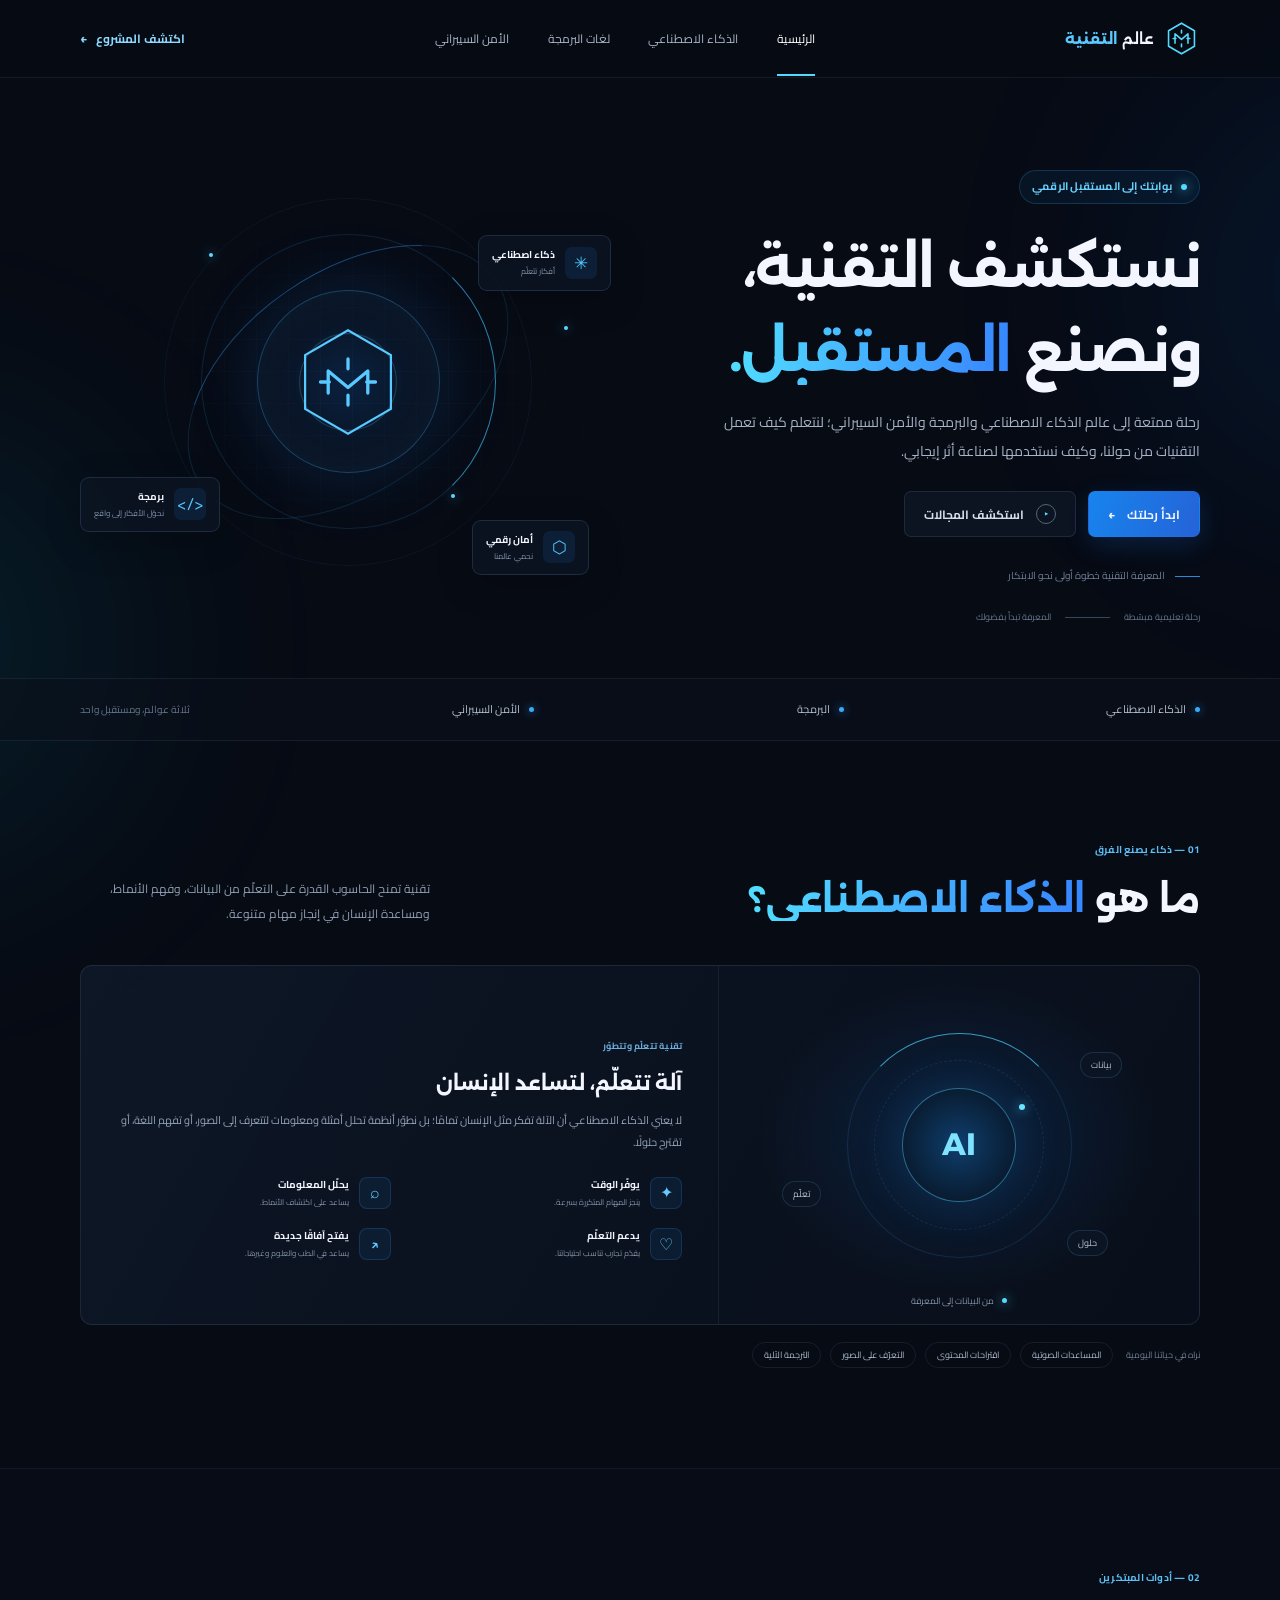
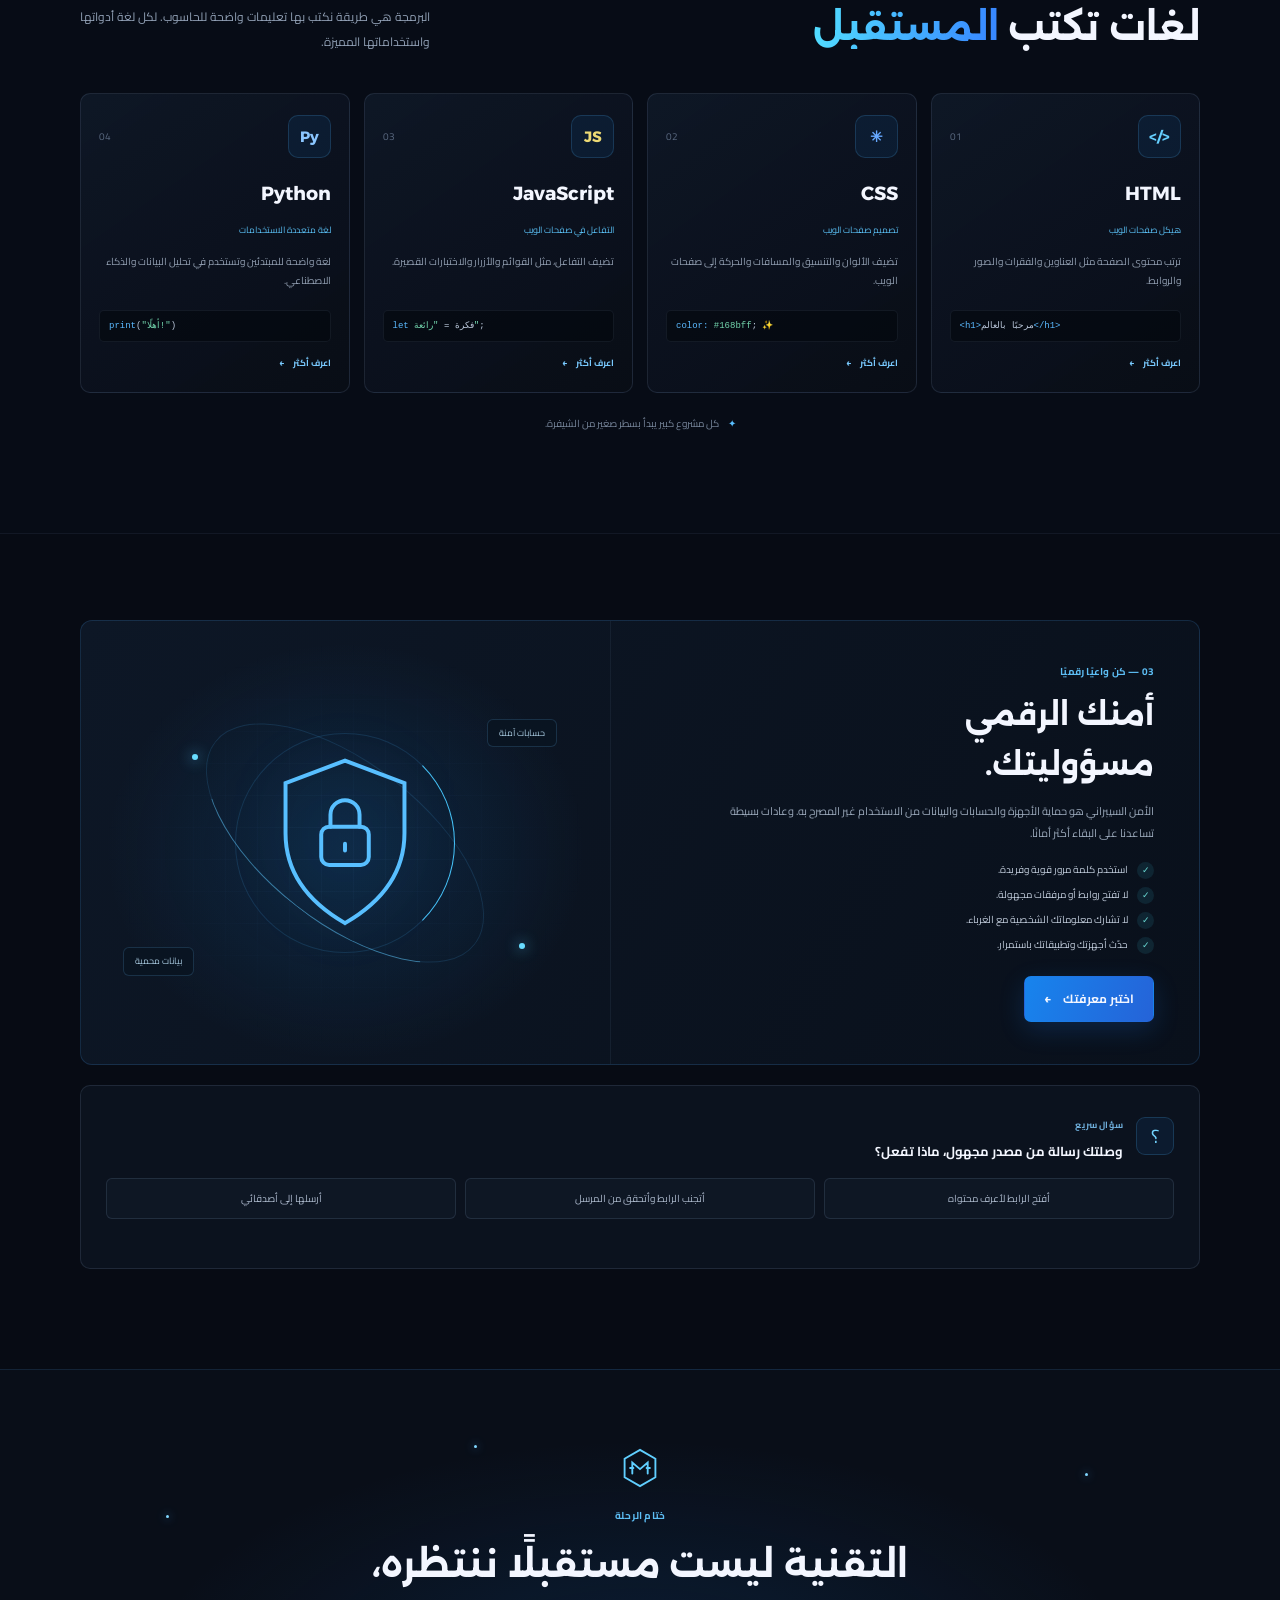
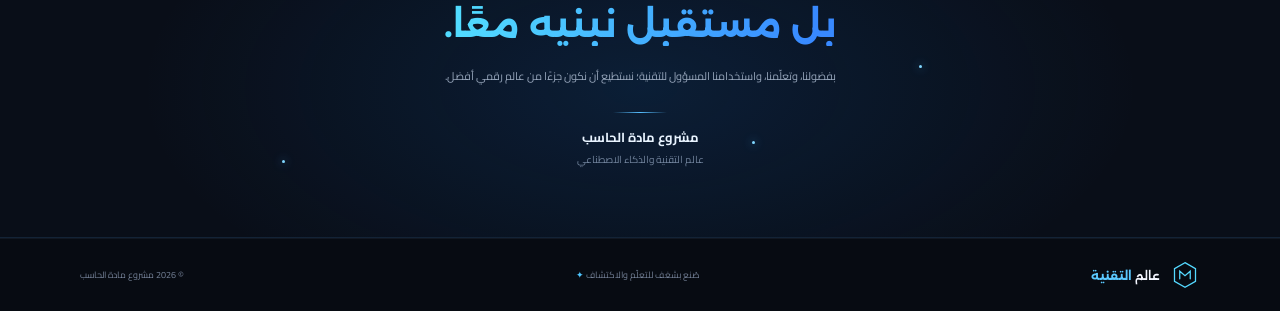
==== index.html @ 6f105fb6 "Add files via upload" ====
<!DOCTYPE html>
<html lang="ar" dir="rtl">
<head>
  <meta charset="UTF-8">
  <meta name="viewport" content="width=device-width, initial-scale=1.0">
  <meta name="theme-color" content="#070b14">
  <meta name="description" content="رحلة تعليمية مبسطة لاستكشاف الذكاء الاصطناعي والبرمجة والأمن السيبراني.">
  <title>عالم التقنية والذكاء الاصطناعي</title>
  <link rel="preconnect" href="https://fonts.googleapis.com">
  <link rel="preconnect" href="https://fonts.gstatic.com" crossorigin>
  <link href="https://fonts.googleapis.com/css2?family=Alexandria:wght@400;500;600;700;800&family=Cairo:wght@400;500;600;700;800&display=swap" rel="stylesheet">
  <link rel="stylesheet" href="style.css">
</head>
<body>
  <div class="page-glow page-glow-one" aria-hidden="true"></div>
  <div class="page-glow page-glow-two" aria-hidden="true"></div>

  <header class="site-header">
    <div class="container header-inner">
      <a class="brand" href="#الرئيسية" aria-label="عالم التقنية والذكاء الاصطناعي - الصفحة الرئيسية">
        <span class="brand-mark" aria-hidden="true">
          <svg viewBox="0 0 40 40" fill="none"><path d="M20 3.5 34 11.6v16.8L20 36.5 6 28.4V11.6L20 3.5Z" stroke="currentColor" stroke-width="1.7"/><path d="M13 25V15l7 6 7-6v10M11 20h3m12 0h3m-9-9v3m0 12v3" stroke="currentColor" stroke-width="1.7" stroke-linecap="round" stroke-linejoin="round"/></svg>
        </span>
        <span class="brand-name">عالم <b>التقنية</b></span>
      </a>

      <button class="menu-toggle" type="button" aria-label="فتح قائمة التنقل" aria-expanded="false" aria-controls="main-nav">
        <span></span><span></span><span></span>
      </button>

      <nav class="main-nav" id="main-nav" aria-label="التنقل الرئيسي">
        <a class="nav-link active" href="#الرئيسية">الرئيسية</a>
        <a class="nav-link" href="#الذكاء-الاصطناعي">الذكاء الاصطناعي</a>
        <a class="nav-link" href="#البرمجة">لغات البرمجة</a>
        <a class="nav-link" href="#الأمن-السيبراني">الأمن السيبراني</a>
      </nav>
      <a class="header-cta" href="#المشروع">اكتشف المشروع <span aria-hidden="true">←</span></a>
    </div>
  </header>

  <main>
    <section class="hero section" id="الرئيسية">
      <div class="container hero-layout">
        <div class="hero-copy reveal">
          <span class="eyebrow"><span class="eyebrow-dot"></span> بوابتك إلى المستقبل الرقمي</span>
          <h1>نستكشف التقنية،<br>ونصنع <span class="gradient-text">المستقبل.</span></h1>
          <p class="hero-description">رحلة ممتعة إلى عالم الذكاء الاصطناعي والبرمجة والأمن السيبراني؛ لنتعلم كيف تعمل التقنيات من حولنا، وكيف نستخدمها لصناعة أثر إيجابي.</p>
          <div class="hero-actions">
            <a class="button button-primary" href="#الذكاء-الاصطناعي">ابدأ رحلتك <span aria-hidden="true">←</span></a>
            <a class="button button-quiet" href="#البرمجة"><span class="play-icon" aria-hidden="true">▶</span> استكشف المجالات</a>
          </div>
          <div class="hero-note"><span class="note-line"></span> المعرفة التقنية خطوة أولى نحو الابتكار</div>
        </div>

        <div class="hero-art reveal" aria-label="رسم توضيحي لشبكة تقنية مضيئة" role="img">
          <div class="orbit orbit-one"></div>
          <div class="orbit orbit-two"></div>
          <div class="orbit orbit-three"></div>
          <div class="art-grid"></div>
          <div class="art-center">
            <svg viewBox="0 0 120 120" fill="none" aria-hidden="true">
              <path d="M60 13 99 35.5v49L60 107 21 84.5v-49L60 13Z" stroke="currentColor" stroke-width="2"/>
              <path d="M42 70V50l18 15 18-15v20M35 60h8m34 0h8M60 39v9m0 24v9" stroke="currentColor" stroke-width="3" stroke-linecap="round" stroke-linejoin="round"/>
              <circle cx="60" cy="60" r="44" stroke="currentColor" stroke-opacity=".22"/>
            </svg>
          </div>
          <div class="floating-chip chip-ai"><span class="chip-icon">✳</span><span><b>ذكاء اصطناعي</b><small>أفكار تتعلّم</small></span></div>
          <div class="floating-chip chip-code"><span class="code-symbol">&lt;/&gt;</span><span><b>برمجة</b><small>نحوّل الأفكار إلى واقع</small></span></div>
          <div class="floating-chip chip-shield"><span class="shield-symbol">⬡</span><span><b>أمان رقمي</b><small>نحمي عالمنا</small></span></div>
          <span class="spark spark-one"></span><span class="spark spark-two"></span><span class="spark spark-three"></span>
        </div>
      </div>
      <div class="hero-bottom container">
        <span>رحلة تعليمية مبسّطة</span><span class="hero-bottom-line"></span><span>المعرفة تبدأ بفضولك</span>
      </div>
    </section>

    <section class="intro-strip" aria-label="موضوعات الموقع">
      <div class="container strip-inner">
        <span><i class="strip-dot"></i> الذكاء الاصطناعي</span><span><i class="strip-dot"></i> البرمجة</span><span><i class="strip-dot"></i> الأمن السيبراني</span><span class="strip-caption">ثلاثة عوالم، ومستقبل واحد</span>
      </div>
    </section>

    <section class="section content-section" id="الذكاء-الاصطناعي">
      <div class="container">
        <div class="section-heading reveal">
          <div><span class="section-kicker">01 — ذكاء يصنع الفرق</span><h2>ما هو <span class="gradient-text">الذكاء الاصطناعي؟</span></h2></div>
          <p>تقنية تمنح الحاسوب القدرة على التعلّم من البيانات، وفهم الأنماط، ومساعدة الإنسان في إنجاز مهام متنوعة.</p>
        </div>
        <div class="ai-feature-card reveal">
          <div class="ai-visual">
            <div class="ai-ring ring-a"></div><div class="ai-ring ring-b"></div>
            <div class="ai-core"><span>AI</span><i></i></div>
            <span class="ai-node node-a">بيانات</span><span class="ai-node node-b">تعلّم</span><span class="ai-node node-c">حلول</span>
            <div class="ai-visual-caption"><span class="live-dot"></span> من البيانات إلى المعرفة</div>
          </div>
          <div class="ai-feature-copy">
            <span class="mini-label">تقنية تتعلّم وتتطوّر</span>
            <h3>آلة تتعلّم، لتساعد الإنسان</h3>
            <p>لا يعني الذكاء الاصطناعي أن الآلة تفكر مثل الإنسان تمامًا؛ بل نطوّر أنظمة تحلل أمثلة ومعلومات لتتعرف إلى الصور، أو تفهم اللغة، أو تقترح حلولًا.</p>
            <div class="benefit-grid">
              <div class="benefit"><span class="benefit-icon">✦</span><span><b>يوفّر الوقت</b><small>ينجز المهام المتكررة بسرعة.</small></span></div>
              <div class="benefit"><span class="benefit-icon">⌕</span><span><b>يحلّل المعلومات</b><small>يساعد على اكتشاف الأنماط.</small></span></div>
              <div class="benefit"><span class="benefit-icon">♡</span><span><b>يدعم التعلّم</b><small>يقدّم تجارب تناسب احتياجاتنا.</small></span></div>
              <div class="benefit"><span class="benefit-icon">↗</span><span><b>يفتح آفاقًا جديدة</b><small>يساعد في الطب والعلوم وغيرها.</small></span></div>
            </div>
          </div>
        </div>
        <div class="example-row reveal"><span class="example-label">نراه في حياتنا اليومية</span><span class="example-pill">المساعدات الصوتية</span><span class="example-pill">اقتراحات المحتوى</span><span class="example-pill">التعرّف على الصور</span><span class="example-pill">الترجمة الآلية</span></div>
      </div>
    </section>

    <section class="section content-section programming-section" id="البرمجة">
      <div class="container">
        <div class="section-heading reveal">
          <div><span class="section-kicker">02 — أدوات المبتكرين</span><h2>لغات تكتب <span class="gradient-text">المستقبل</span></h2></div>
          <p>البرمجة هي طريقة نكتب بها تعليمات واضحة للحاسوب. لكل لغة أدواتها واستخداماتها المميزة.</p>
        </div>
        <div class="language-grid">
          <article class="language-card html-card reveal">
            <div class="language-top"><span class="language-icon">&lt;/&gt;</span><span class="language-number">01</span></div>
            <h3>HTML</h3><span class="language-type">هيكل صفحات الويب</span>
            <p>ترتب محتوى الصفحة مثل العناوين والفقرات والصور والروابط.</p>
            <div class="code-sample"><span>&lt;h1&gt;</span>مرحبًا بالعالم<span>&lt;/h1&gt;</span></div>
            <button class="text-button detail-toggle" type="button" aria-expanded="false">اعرف أكثر <span aria-hidden="true">←</span></button>
            <p class="language-detail" hidden>تخيّل HTML مثل هيكل المنزل؛ فهي تحدد العناصر التي تظهر في صفحة الويب.</p>
          </article>
          <article class="language-card css-card reveal">
            <div class="language-top"><span class="language-icon">✳</span><span class="language-number">02</span></div>
            <h3>CSS</h3><span class="language-type">تصميم صفحات الويب</span>
            <p>تضيف الألوان والتنسيق والمسافات والحركة إلى صفحات الويب.</p>
            <div class="code-sample"><span>color:</span> <b>#168bff</b>; <span>✨</span></div>
            <button class="text-button detail-toggle" type="button" aria-expanded="false">اعرف أكثر <span aria-hidden="true">←</span></button>
            <p class="language-detail" hidden>CSS مثل الديكور والألوان؛ تجعل الصفحة أجمل وأسهل في الاستخدام على الشاشات المختلفة.</p>
          </article>
          <article class="language-card js-card reveal">
            <div class="language-top"><span class="language-icon">JS</span><span class="language-number">03</span></div>
            <h3>JavaScript</h3><span class="language-type">التفاعل في صفحات الويب</span>
            <p>تضيف التفاعل، مثل القوائم والأزرار والاختبارات القصيرة.</p>
            <div class="code-sample"><span>let</span> فكرة = <b>"رائعة"</b>;</div>
            <button class="text-button detail-toggle" type="button" aria-expanded="false">اعرف أكثر <span aria-hidden="true">←</span></button>
            <p class="language-detail" hidden>JavaScript تجعل الصفحة تستجيب للمستخدم، وتنفذ أفعالًا عند الضغط أو الاختيار.</p>
          </article>
          <article class="language-card python-card reveal">
            <div class="language-top"><span class="language-icon">Py</span><span class="language-number">04</span></div>
            <h3>Python</h3><span class="language-type">لغة متعددة الاستخدامات</span>
            <p>لغة واضحة للمبتدئين وتستخدم في تحليل البيانات والذكاء الاصطناعي.</p>
            <div class="code-sample"><span>print</span>(<b>"أهلًا!"</b>)</div>
            <button class="text-button detail-toggle" type="button" aria-expanded="false">اعرف أكثر <span aria-hidden="true">←</span></button>
            <p class="language-detail" hidden>تتميّز Python بسهولة قراءة أوامرها، وتساعد على بناء تطبيقات وأدوات في مجالات كثيرة.</p>
          </article>
        </div>
        <p class="programming-note"><span>✦</span> كل مشروع كبير يبدأ بسطر صغير من الشيفرة.</p>
      </div>
    </section>

    <section class="section content-section cyber-section" id="الأمن-السيبراني">
      <div class="container">
        <div class="cyber-card reveal">
          <div class="cyber-copy">
            <span class="section-kicker">03 — كن واعيًا رقميًا</span>
            <h2>أمنك الرقمي<br>مسؤوليتك.</h2>
            <p>الأمن السيبراني هو حماية الأجهزة والحسابات والبيانات من الاستخدام غير المصرح به. وعادات بسيطة تساعدنا على البقاء أكثر أمانًا.</p>
            <ul class="safety-list">
              <li><span>✓</span> استخدم كلمة مرور قوية وفريدة.</li>
              <li><span>✓</span> لا تفتح روابط أو مرفقات مجهولة.</li>
              <li><span>✓</span> لا تشارك معلوماتك الشخصية مع الغرباء.</li>
              <li><span>✓</span> حدّث أجهزتك وتطبيقاتك باستمرار.</li>
            </ul>
            <a class="button button-primary" href="#اختبر-معرفتك">اختبر معرفتك <span aria-hidden="true">←</span></a>
          </div>
          <div class="cyber-art" aria-label="رسم توضيحي لقفل يحمي البيانات" role="img">
            <div class="cyber-grid"></div>
            <div class="cyber-orbit cyber-orbit-one"></div><div class="cyber-orbit cyber-orbit-two"></div>
            <div class="cyber-shield">
              <svg viewBox="0 0 120 140" fill="none" aria-hidden="true"><path d="M60 8 105 25v38c0 31-19 53-45 68C34 116 15 94 15 63V25L60 8Z" stroke="currentColor" stroke-width="3"/><rect x="42" y="58" width="36" height="29" rx="6" stroke="currentColor" stroke-width="3"/><path d="M49 58v-9a11 11 0 0 1 22 0v9m-11 13v5" stroke="currentColor" stroke-width="3" stroke-linecap="round"/></svg>
            </div>
            <span class="cyber-tag tag-one">حسابات آمنة</span><span class="cyber-tag tag-two">بيانات محمية</span>
            <span class="cyber-pulse pulse-one"></span><span class="cyber-pulse pulse-two"></span>
          </div>
        </div>
        <div class="quiz-card reveal" id="اختبر-معرفتك">
          <div class="quiz-heading"><span class="quiz-icon">؟</span><div><span class="mini-label">سؤال سريع</span><h3>وصلتك رسالة من مصدر مجهول، ماذا تفعل؟</h3></div></div>
          <div class="quiz-options" role="group" aria-label="اختر التصرف الأكثر أمانًا">
            <button type="button" class="quiz-option" data-correct="false">أفتح الرابط لأعرف محتواه</button>
            <button type="button" class="quiz-option" data-correct="true">أتجنب الرابط وأتحقق من المرسل</button>
            <button type="button" class="quiz-option" data-correct="false">أرسلها إلى أصدقائي</button>
          </div>
          <p class="quiz-feedback" aria-live="polite"></p>
        </div>
      </div>
    </section>

    <section class="project-section" id="المشروع">
      <div class="project-stars" aria-hidden="true"><i></i><i></i><i></i><i></i><i></i><i></i></div>
      <div class="container project-content reveal">
        <span class="project-mark"><svg viewBox="0 0 40 40" fill="none" aria-hidden="true"><path d="M20 3.5 34 11.6v16.8L20 36.5 6 28.4V11.6L20 3.5Z" stroke="currentColor" stroke-width="1.7"/><path d="M13 25V15l7 6 7-6v10M11 20h3m12 0h3" stroke="currentColor" stroke-width="1.7" stroke-linecap="round"/></svg></span>
        <span class="section-kicker">ختام الرحلة</span>
        <h2>التقنية ليست مستقبلًا ننتظره،<br><span class="gradient-text">بل مستقبل نبنيه معًا.</span></h2>
        <p>بفضولنا، وتعلّمنا، واستخدامنا المسؤول للتقنية؛ نستطيع أن نكون جزءًا من عالم رقمي أفضل.</p>
        <div class="project-divider"></div>
        <span class="project-title">مشروع مادة الحاسب</span>
        <span class="project-subtitle">عالم التقنية والذكاء الاصطناعي</span>
      </div>
    </section>
  </main>

  <footer class="site-footer">
    <div class="container footer-inner">
      <a class="brand footer-brand" href="#الرئيسية"><span class="brand-mark" aria-hidden="true"><svg viewBox="0 0 40 40" fill="none"><path d="M20 3.5 34 11.6v16.8L20 36.5 6 28.4V11.6L20 3.5Z" stroke="currentColor" stroke-width="1.7"/><path d="M13 25V15l7 6 7-6v10" stroke="currentColor" stroke-width="1.7" stroke-linecap="round"/></svg></span><span class="brand-name">عالم <b>التقنية</b></span></a>
      <p>صُنع بشغف للتعلّم والاكتشاف <span>✦</span></p>
      <span class="footer-copy">© <span id="current-year"></span> مشروع مادة الحاسب</span>
    </div>
  </footer>
  <button class="back-to-top" type="button" aria-label="العودة إلى أعلى الصفحة">↑</button>
  <script src="script.js"></script>
</body>
</html>
---- style.css ----
/* ألوان وأنماط أساسية للموقع */
:root {
  color-scheme: dark;
  --background: #070b14;
  --surface: #0c1220;
  --surface-light: #111a2b;
  --text: #f3f6ff;
  --muted: #9aa8bd;
  --blue: #2494ff;
  --cyan: #54d9ff;
  --line: rgba(149, 179, 220, .14);
  --font: "Cairo", "Alexandria", Tahoma, sans-serif;
}

* { box-sizing: border-box; }
html { scroll-behavior: smooth; scroll-padding-top: 92px; }
body { margin: 0; background: var(--background); color: var(--text); font-family: var(--font); line-height: 1.8; overflow-x: hidden; }
body.menu-open { overflow: hidden; }
a { color: inherit; text-decoration: none; }
button { color: inherit; font: inherit; }
::selection { color: #fff; background: #167fe0; }
.container { width: min(1120px, calc(100% - 48px)); margin-inline: auto; }
.section { position: relative; }
.page-glow { position: fixed; z-index: -1; width: 420px; height: 420px; border-radius: 50%; filter: blur(130px); opacity: .11; pointer-events: none; }
.page-glow-one { top: 8%; right: -300px; background: #0876ff; }
.page-glow-two { bottom: 5%; left: -310px; background: #00c6ed; }
.gradient-text { color: #53c5ff; background: linear-gradient(100deg, #51dbff 5%, #3889ff 94%); -webkit-background-clip: text; background-clip: text; -webkit-text-fill-color: transparent; }

/* رأس الصفحة والتنقل */
.site-header { position: sticky; z-index: 20; top: 0; height: 78px; border-bottom: 1px solid rgba(151, 174, 207, .1); background: rgba(7, 11, 20, .84); backdrop-filter: blur(18px); }
.header-inner, .main-nav, .brand, .header-cta { display: flex; align-items: center; }
.header-inner { height: 100%; justify-content: space-between; gap: 24px; }
.brand { flex-shrink: 0; gap: 10px; }
.brand-mark { width: 37px; height: 37px; color: var(--cyan); }
.brand-mark svg, .project-mark svg { width: 100%; height: 100%; }
.brand-name { font-family: "Alexandria", var(--font); font-size: 15px; font-weight: 600; }
.brand-name b { color: #5bc9ff; font-weight: 700; }
.main-nav { height: 100%; gap: clamp(18px, 3vw, 40px); }
.nav-link { position: relative; color: #aab5c7; font-size: 12px; transition: color .2s ease; }
.nav-link:hover, .nav-link.active { color: #fff; }
.nav-link.active::after { position: absolute; right: 0; bottom: -27px; left: 0; height: 2px; background: var(--cyan); content: ""; }
.header-cta { gap: 9px; color: #8cdaff; font-size: 12px; font-weight: 700; }
.header-cta span, .button span, .text-button span { transition: transform .2s ease; }
.header-cta:hover span, .button:hover span, .text-button:hover span { transform: translateX(-4px); }
.menu-toggle { display: none; }

/* واجهة البداية ورسوماتها المولدة باستخدام CSS وSVG */
.hero { min-height: 600px; padding: 76px 0 24px; }
.hero-layout { display: grid; min-height: 455px; grid-template-columns: 1.02fr .98fr; align-items: center; gap: 26px; }
.hero-copy { position: relative; z-index: 2; padding-bottom: 8px; }
.eyebrow, .section-kicker, .mini-label { color: #67cff9; font-size: 11px; font-weight: 700; letter-spacing: .2px; }
.eyebrow { display: inline-flex; align-items: center; gap: 9px; padding: 6px 12px; border: 1px solid rgba(60, 170, 239, .21); border-radius: 99px; background: rgba(23, 111, 173, .1); }
.eyebrow-dot, .live-dot { width: 6px; height: 6px; border-radius: 50%; background: #53d9ff; box-shadow: 0 0 12px #53d9ff; }
h1, h2, h3, p { margin-top: 0; }
.hero h1 { margin: 21px 0 15px; font-family: "Alexandria", var(--font); font-size: clamp(38px, 5vw, 56px); font-weight: 700; line-height: 1.5; letter-spacing: -1.6px; }
.hero-description { max-width: 485px; margin-bottom: 25px; color: #a8b4c7; font-size: 14px; line-height: 2.1; }
.hero-actions { display: flex; flex-wrap: wrap; align-items: center; gap: 12px; }
.button { display: inline-flex; min-height: 46px; align-items: center; justify-content: center; gap: 12px; padding: 0 19px; border: 1px solid transparent; border-radius: 7px; font-size: 12px; font-weight: 700; transition: transform .2s ease, box-shadow .2s ease, border-color .2s ease; }
.button:hover { transform: translateY(-2px); }
.button-primary { background: linear-gradient(110deg, #1784ed, #2563d8); box-shadow: 0 8px 26px rgba(27, 119, 233, .2); }
.button-primary:hover { box-shadow: 0 10px 32px rgba(27, 119, 233, .36); }
.button-quiet { border-color: var(--line); background: rgba(17, 26, 43, .6); color: #d3ddeb; }
.play-icon { display: inline-grid; width: 20px; height: 20px; place-items: center; border: 1px solid #54657c; border-radius: 50%; color: #65d6ff; font-size: 8px; }
.hero-note { display: flex; align-items: center; gap: 10px; margin-top: 30px; color: #738299; font-size: 10px; }
.note-line { width: 25px; height: 1px; background: #288cdd; }
.hero-art { position: relative; display: grid; min-height: 430px; place-items: center; isolation: isolate; }
.art-grid, .cyber-grid { position: absolute; z-index: -1; inset: 3% 3%; background-image: linear-gradient(rgba(99, 145, 203, .055) 1px, transparent 1px), linear-gradient(90deg, rgba(99, 145, 203, .055) 1px, transparent 1px); background-size: 32px 32px; mask-image: radial-gradient(ellipse, black, transparent 70%); }
.art-center { z-index: 2; display: grid; width: 183px; height: 183px; place-items: center; border: 1px solid rgba(71, 183, 255, .3); border-radius: 50%; background: radial-gradient(circle, rgba(23, 130, 255, .19), rgba(15, 30, 52, .43) 60%, rgba(6, 12, 21, .5)); box-shadow: 0 0 75px rgba(20, 130, 255, .19), inset 0 0 40px rgba(57, 169, 255, .1); color: #58caff; animation: core-pulse 4s ease-in-out infinite; }
.art-center svg { width: 132px; }
.orbit { position: absolute; width: 260px; height: 260px; border: 1px solid rgba(61, 160, 237, .17); border-radius: 50%; }
.orbit-one { width: 295px; height: 295px; border-right-color: rgba(68, 194, 255, .65); animation: orbit-spin 15s linear infinite; }
.orbit-two { width: 360px; height: 220px; transform: rotate(-35deg); border-top-color: rgba(51, 143, 228, .45); animation: orbit-spin 20s linear infinite reverse; }
.orbit-three { width: 368px; height: 368px; border-color: rgba(85, 154, 224, .08); }
.floating-chip { position: absolute; z-index: 3; display: flex; align-items: center; gap: 10px; padding: 10px 13px; border: 1px solid rgba(117, 163, 214, .18); border-radius: 9px; background: rgba(12, 20, 34, .87); box-shadow: 0 10px 35px rgba(0, 0, 0, .22); animation: float 5s ease-in-out infinite; }
.floating-chip b, .floating-chip small { display: block; }
.floating-chip b { font-size: 10px; }
.floating-chip small { margin-top: 1px; color: #8190a6; font-size: 8px; }
.chip-icon, .code-symbol, .shield-symbol { display: grid; width: 32px; height: 32px; place-items: center; border-radius: 7px; background: rgba(31, 130, 223, .12); color: #55c8ff; font-size: 17px; }
.chip-ai { top: 16%; right: 1%; }
.chip-code { bottom: 15%; left: 0; animation-delay: -1.8s; }
.chip-shield { right: 5%; bottom: 5%; animation-delay: -3.2s; }
.spark { position: absolute; width: 4px; height: 4px; border-radius: 50%; background: #60d9ff; box-shadow: 0 0 12px #42c8ff; }
.spark-one { top: 20%; left: 24%; }.spark-two { top: 37%; right: 9%; }.spark-three { bottom: 23%; right: 30%; }
.hero-bottom { display: flex; align-items: center; gap: 14px; color: #67768c; font-size: 9px; }
.hero-bottom-line { width: 45px; height: 1px; background: #33475e; }
.intro-strip { border-block: 1px solid rgba(138, 170, 212, .1); background: rgba(11, 17, 28, .55); }
.strip-inner { display: flex; min-height: 61px; align-items: center; justify-content: space-between; gap: 18px; }
.strip-inner > span:not(.strip-caption) { display: flex; align-items: center; gap: 9px; color: #b6c1d1; font-size: 11px; }
.strip-dot { width: 5px; height: 5px; border-radius: 50%; background: #39aaf5; box-shadow: 0 0 10px #258de4; }
.strip-caption { color: #65748b; font-size: 10px; }

/* أقسام المعرفة */
.content-section { padding: 100px 0; }
.section-heading { display: flex; align-items: end; justify-content: space-between; gap: 28px; margin-bottom: 36px; }
.section-kicker { display: block; margin-bottom: 9px; color: #5dbef5; font-size: 10px; }
.section-heading h2, .cyber-copy h2, .project-content h2 { margin: 0; font-family: "Alexandria", var(--font); font-size: clamp(27px, 3.4vw, 37px); font-weight: 700; line-height: 1.65; }
.section-heading > p { max-width: 350px; margin: 0 0 3px; color: #91a0b5; font-size: 12px; line-height: 2.1; }
.ai-feature-card { display: grid; min-height: 360px; grid-template-columns: .86fr 1.14fr; overflow: hidden; border: 1px solid var(--line); border-radius: 12px; background: linear-gradient(120deg, rgba(14, 24, 40, .9), rgba(9, 15, 26, .95)); }
.ai-visual { position: relative; display: grid; min-height: 340px; overflow: hidden; place-items: center; border-left: 1px solid rgba(145, 173, 209, .09); background: radial-gradient(ellipse at 50% 48%, rgba(18, 123, 236, .17), transparent 59%); }
.ai-ring { position: absolute; border: 1px solid rgba(63, 168, 244, .15); border-radius: 50%; }
.ring-a { width: 225px; height: 225px; animation: orbit-spin 24s linear infinite; border-top-color: rgba(77, 208, 255, .7); }
.ring-b { width: 170px; height: 170px; border-style: dashed; animation: orbit-spin 18s linear infinite reverse; }
.ai-core { display: grid; width: 114px; height: 114px; place-items: center; border: 1px solid rgba(86, 204, 255, .45); border-radius: 50%; background: radial-gradient(circle, rgba(24, 141, 240, .27), rgba(7, 15, 26, .91)); box-shadow: 0 0 50px rgba(29, 151, 247, .18); color: #7fe2ff; font-family: "Alexandria", sans-serif; font-size: 31px; font-weight: 700; }
.ai-core i { position: absolute; width: 6px; height: 6px; border-radius: 50%; background: #6be4ff; box-shadow: 0 0 12px #4fcaff; transform: translate(63px, -38px); }
.ai-node { position: absolute; padding: 4px 10px; border: 1px solid rgba(95, 173, 232, .18); border-radius: 99px; background: #0b1422; color: #b4c6da; font-size: 9px; }
.node-a { top: 24%; right: 16%; }.node-b { top: 60%; left: 13%; }.node-c { right: 19%; bottom: 19%; }
.ai-visual-caption { position: absolute; right: 50%; bottom: 15px; display: flex; align-items: center; gap: 8px; color: #8293a9; font-size: 9px; transform: translateX(50%); }
.live-dot { width: 5px; height: 5px; }
.ai-feature-copy { align-self: center; padding: 35px 36px; }
.mini-label { color: #6eaedb; font-size: 9px; }
.ai-feature-copy h3 { margin: 7px 0 8px; font-family: "Alexandria", var(--font); font-size: 20px; }
.ai-feature-copy > p { margin-bottom: 23px; color: #94a2b7; font-size: 11px; line-height: 2; }
.benefit-grid { display: grid; grid-template-columns: 1fr 1fr; gap: 17px 18px; }
.benefit { display: flex; align-items: center; gap: 10px; }
.benefit-icon { display: grid; width: 32px; height: 32px; flex: 0 0 auto; place-items: center; border: 1px solid rgba(59, 151, 232, .2); border-radius: 8px; background: rgba(26, 99, 166, .13); color: #65caff; }
.benefit b, .benefit small { display: block; }
.benefit b { font-size: 10px; }.benefit small { margin-top: 2px; color: #8290a4; font-size: 8px; }
.example-row { display: flex; align-items: center; flex-wrap: wrap; gap: 9px; margin-top: 17px; }
.example-label { margin-left: 4px; color: #6f8096; font-size: 9px; }
.example-pill { padding: 4px 11px; border: 1px solid rgba(137, 167, 203, .12); border-radius: 99px; color: #aab9ca; font-size: 9px; }
.programming-section { border-block: 1px solid rgba(138, 170, 212, .08); background: rgba(10, 15, 25, .48); }
.language-grid { display: grid; grid-template-columns: repeat(4, 1fr); gap: 14px; }
.language-card { position: relative; min-height: 295px; padding: 21px 18px 17px; border: 1px solid var(--line); border-radius: 10px; background: linear-gradient(145deg, rgba(17, 26, 42, .82), rgba(9, 14, 23, .95)); transition: transform .25s ease, border-color .25s ease, box-shadow .25s ease; }
.language-card:hover { transform: translateY(-5px); border-color: rgba(71, 162, 239, .37); box-shadow: 0 14px 35px rgba(0, 0, 0, .18); }
.language-top { display: flex; align-items: center; justify-content: space-between; margin-bottom: 19px; }
.language-icon { display: grid; width: 43px; height: 43px; place-items: center; border: 1px solid rgba(76, 171, 235, .2); border-radius: 10px; background: rgba(21, 107, 178, .12); color: #66d0ff; font-family: "Alexandria", sans-serif; font-size: 15px; font-weight: 700; }
.css-card .language-icon { color: #66a8ff; }.js-card .language-icon { color: #edda74; }.python-card .language-icon { color: #8bc6ff; }
.language-number { color: #58677e; font-size: 10px; }
.language-card h3 { margin: 0 0 2px; font-family: "Alexandria", sans-serif; font-size: 19px; direction: ltr; text-align: right; }
.language-type { color: #59bdf2; font-size: 9px; }
.language-card > p:not(.language-detail) { min-height: 46px; margin: 10px 0 12px; color: #929fb2; font-size: 10px; line-height: 1.9; }
.code-sample { overflow: hidden; padding: 7px 9px; border: 1px solid rgba(133, 160, 193, .1); border-radius: 5px; background: rgba(3, 7, 13, .52); color: #b8c5d8; font-family: Consolas, monospace; font-size: 9px; direction: ltr; text-align: left; white-space: nowrap; }
.code-sample span { color: #5bbaff; }.code-sample b { color: #73d5ad; font-weight: 500; }
.text-button { display: inline-flex; align-items: center; gap: 9px; margin-top: 13px; padding: 0; border: 0; background: none; color: #79caff; cursor: pointer; font-size: 9px; font-weight: 700; }
.language-detail { margin: 10px 0 0; padding-top: 9px; border-top: 1px solid var(--line); color: #9ba9bd; font-size: 9px; line-height: 1.9; }
.language-detail:not([hidden]) { animation: fade-up .25s ease both; }
.programming-note { margin: 22px 0 0; color: #77869b; font-size: 10px; text-align: center; }.programming-note span { margin-left: 7px; color: #59bfff; }

/* الأمن السيبراني والاختبار التفاعلي */
.cyber-section { padding-top: 86px; }
.cyber-card { display: grid; min-height: 420px; grid-template-columns: 1fr .9fr; overflow: hidden; border: 1px solid rgba(66, 146, 220, .2); border-radius: 12px; background: linear-gradient(120deg, #0d1726, #09101b); }
.cyber-copy { align-self: center; padding: 42px 45px; }
.cyber-copy h2 { margin: 0 0 11px; font-size: 30px; }
.cyber-copy > p { max-width: 430px; margin-bottom: 17px; color: #9ba9bb; font-size: 11px; line-height: 2; }
.safety-list { display: grid; gap: 7px; margin: 0 0 22px; padding: 0; list-style: none; }
.safety-list li { display: flex; align-items: center; gap: 9px; color: #c0cbda; font-size: 10px; }
.safety-list li span { display: grid; width: 17px; height: 17px; flex: 0 0 auto; place-items: center; border-radius: 50%; background: rgba(53, 161, 185, .14); color: #68d7d1; font-size: 9px; }
.cyber-art { position: relative; display: grid; min-height: 400px; overflow: hidden; place-items: center; border-right: 1px solid rgba(145, 173, 209, .08); background: radial-gradient(ellipse at 50% 52%, rgba(21, 131, 224, .17), transparent 64%); }
.cyber-shield { z-index: 2; display: grid; width: 162px; height: 185px; place-items: center; filter: drop-shadow(0 0 30px rgba(51, 161, 255, .24)); color: #58bfff; animation: float 5s ease-in-out infinite; }
.cyber-shield svg { width: 100%; height: 100%; }
.cyber-orbit { position: absolute; width: 270px; height: 270px; border: 1px solid rgba(68, 164, 230, .17); border-radius: 50%; }
.cyber-orbit-one { width: 220px; height: 220px; border-right-color: #47c4fa; animation: orbit-spin 18s linear infinite; }
.cyber-orbit-two { width: 330px; height: 160px; transform: rotate(38deg); border-bottom-color: rgba(93, 197, 250, .55); animation: orbit-spin 22s linear infinite reverse; }
.cyber-tag { position: absolute; z-index: 3; padding: 5px 11px; border: 1px solid rgba(90, 163, 223, .2); border-radius: 6px; background: rgba(10, 20, 33, .85); color: #a8c9df; font-size: 9px; }
.tag-one { top: 22%; right: 10%; }.tag-two { bottom: 20%; left: 8%; }
.cyber-pulse { position: absolute; width: 6px; height: 6px; border-radius: 50%; background: #68dcff; box-shadow: 0 0 14px #4dcaff; }
.pulse-one { top: 30%; left: 21%; }.pulse-two { right: 16%; bottom: 26%; }
.quiz-card { margin-top: 20px; padding: 22px 25px; border: 1px solid var(--line); border-radius: 10px; background: rgba(13, 20, 33, .8); }
.quiz-heading { display: flex; align-items: center; gap: 13px; margin-bottom: 15px; }
.quiz-icon { display: grid; width: 38px; height: 38px; flex: 0 0 auto; place-items: center; border: 1px solid rgba(76, 173, 238, .2); border-radius: 9px; background: rgba(28, 104, 170, .13); color: #73d4ff; font-size: 19px; }
.quiz-heading h3 { margin: 3px 0 0; font-size: 13px; }
.quiz-options { display: grid; grid-template-columns: repeat(3, 1fr); gap: 9px; }
.quiz-option { min-height: 41px; padding: 7px 11px; border: 1px solid rgba(138, 166, 199, .16); border-radius: 6px; background: rgba(19, 29, 45, .55); color: #aab8ca; cursor: pointer; font-size: 10px; transition: border-color .2s ease, background .2s ease, color .2s ease; }
.quiz-option:hover:not(:disabled) { border-color: rgba(75, 181, 244, .52); color: #fff; }
.quiz-option:disabled { cursor: default; }
.quiz-option.correct { border-color: rgba(72, 198, 155, .58); background: rgba(35, 136, 104, .16); color: #87e4c2; }
.quiz-option.incorrect { border-color: rgba(228, 100, 111, .55); background: rgba(153, 49, 61, .14); color: #f0a3ab; }
.quiz-feedback { min-height: 18px; margin: 9px 0 0; color: #82dbb7; font-size: 10px; }
.quiz-feedback.error { color: #f0a3ab; }

/* خاتمة المشروع والتذييل */
.project-section { position: relative; overflow: hidden; padding: 76px 0 68px; border-block: 1px solid rgba(75, 151, 224, .15); background: radial-gradient(ellipse at 50% 68%, rgba(20, 103, 191, .18), transparent 55%), #090e18; text-align: center; }
.project-content { position: relative; z-index: 1; display: flex; align-items: center; flex-direction: column; }
.project-mark { width: 44px; height: 44px; margin-bottom: 17px; color: #60cfff; }
.project-content .section-kicker { margin-bottom: 10px; }
.project-content h2 { font-size: clamp(25px, 3.5vw, 36px); }
.project-content > p { max-width: 570px; margin: 13px 0 0; color: #98a7bc; font-size: 11px; }
.project-divider { width: 54px; height: 1px; margin: 25px 0 13px; background: linear-gradient(90deg, transparent, #56bdff, transparent); }
.project-title { color: #e9f4ff; font-size: 13px; font-weight: 700; }
.project-subtitle { margin-top: 2px; color: #72849d; font-size: 10px; }
.project-stars { position: absolute; inset: 0; pointer-events: none; }
.project-stars i { position: absolute; width: 3px; height: 3px; border-radius: 50%; background: #80d7ff; box-shadow: 0 0 10px #43aaf3; animation: twinkle 2.8s ease-in-out infinite alternate; }
.project-stars i:nth-child(1) { top: 22%; right: 15%; }.project-stars i:nth-child(2) { top: 63%; right: 28%; animation-delay: -.8s; }.project-stars i:nth-child(3) { top: 31%; left: 13%; animation-delay: -1.6s; }.project-stars i:nth-child(4) { bottom: 16%; left: 22%; animation-delay: -.5s; }.project-stars i:nth-child(5) { top: 16%; left: 37%; animation-delay: -2s; }.project-stars i:nth-child(6) { right: 41%; bottom: 20%; animation-delay: -1.1s; }
.site-footer { border-top: 1px solid rgba(138, 170, 212, .08); background: #070b12; }
.footer-inner { display: flex; min-height: 72px; align-items: center; justify-content: space-between; gap: 18px; }
.footer-brand .brand-mark { width: 30px; height: 30px; }.footer-brand .brand-name { font-size: 12px; }
.footer-inner > p, .footer-copy { margin: 0; color: #748197; font-size: 9px; }.footer-inner > p span { color: #4fc6ff; }
.back-to-top { position: fixed; z-index: 10; right: 22px; bottom: 22px; display: grid; width: 40px; height: 40px; place-items: center; border: 1px solid rgba(81, 175, 240, .3); border-radius: 8px; background: #111c2c; color: #7ad8ff; cursor: pointer; font-size: 20px; opacity: 0; pointer-events: none; transform: translateY(8px); transition: opacity .2s ease, transform .2s ease; }
.back-to-top.visible { opacity: 1; pointer-events: auto; transform: translateY(0); }
.reveal { opacity: 0; transform: translateY(17px); transition: opacity .65s ease, transform .65s ease; }
.reveal.is-visible { opacity: 1; transform: translateY(0); }

@keyframes orbit-spin { to { transform: rotate(360deg); } }
@keyframes float { 0%, 100% { translate: 0 0; } 50% { translate: 0 -8px; } }
@keyframes core-pulse { 0%, 100% { box-shadow: 0 0 75px rgba(20, 130, 255, .19), inset 0 0 40px rgba(57, 169, 255, .1); } 50% { box-shadow: 0 0 95px rgba(20, 160, 255, .27), inset 0 0 55px rgba(57, 169, 255, .16); } }
@keyframes twinkle { from { opacity: .25; transform: scale(.7); } to { opacity: 1; transform: scale(1.25); } }
@keyframes fade-up { from { opacity: 0; transform: translateY(5px); } to { opacity: 1; transform: translateY(0); } }

@media (max-width: 850px) {
  .container { width: min(700px, calc(100% - 40px)); }
  .header-inner { gap: 14px; }.main-nav { gap: 15px; }.nav-link { font-size: 10px; }.header-cta { font-size: 10px; }
  .hero { padding-top: 55px; }.hero-layout { grid-template-columns: 1fr .85fr; gap: 8px; }.hero h1 { font-size: 42px; }.hero-art { min-height: 370px; transform: scale(.86); }
  .content-section { padding: 76px 0; }.ai-feature-copy { padding: 27px 24px; }.language-grid { grid-template-columns: repeat(2, 1fr); }.language-card { min-height: 275px; }
  .cyber-copy { padding: 35px 28px; }.cyber-art { min-height: 380px; }
}

@media (max-width: 620px) {
  html { scroll-padding-top: 72px; }
  .container { width: calc(100% - 36px); }
  .site-header { height: 66px; }.brand-mark { width: 33px; height: 33px; }.brand-name { font-size: 13px; }
  .menu-toggle { display: flex; width: 38px; height: 38px; align-items: center; justify-content: center; flex-direction: column; gap: 5px; margin-right: auto; border: 1px solid var(--line); border-radius: 7px; background: rgba(17, 26, 43, .7); cursor: pointer; }
  .menu-toggle span { width: 16px; height: 1.5px; border-radius: 2px; background: #c5d6e8; transition: transform .2s ease, opacity .2s ease; }
  .menu-toggle[aria-expanded="true"] span:first-child { transform: translateY(6.5px) rotate(45deg); }.menu-toggle[aria-expanded="true"] span:nth-child(2) { opacity: 0; }.menu-toggle[aria-expanded="true"] span:last-child { transform: translateY(-6.5px) rotate(-45deg); }
  .main-nav { position: fixed; z-index: 19; top: 66px; right: 0; left: 0; display: flex; height: auto; align-items: stretch; flex-direction: column; gap: 0; padding: 8px 18px 16px; border-bottom: 1px solid var(--line); background: rgba(8, 13, 22, .98); opacity: 0; pointer-events: none; transform: translateY(-8px); transition: opacity .2s ease, transform .2s ease; }
  .main-nav.open { opacity: 1; pointer-events: auto; transform: translateY(0); }.nav-link { padding: 11px 5px; border-bottom: 1px solid rgba(138, 170, 212, .07); font-size: 12px; }.nav-link.active::after { display: none; }
  .header-cta { gap: 5px; font-size: 9px; }
  .hero { min-height: auto; padding: 49px 0 19px; }.hero-layout { display: flex; min-height: auto; flex-direction: column; align-items: stretch; gap: 0; }.hero-copy { padding: 0 2px; }.eyebrow { font-size: 9px; }.hero h1 { margin-top: 17px; font-size: clamp(34px, 10vw, 44px); line-height: 1.48; }.hero-description { font-size: 12px; }.hero-note { margin-top: 19px; }
  .hero-art { min-height: 325px; margin: -5px 0 -10px; transform: scale(.83); transform-origin: center; }.art-center { width: 154px; height: 154px; }.art-center svg { width: 113px; }.orbit-one { width: 260px; height: 260px; }.orbit-two { width: 310px; height: 190px; }.orbit-three { width: 320px; height: 320px; }.floating-chip { padding: 8px 10px; }.chip-ai { top: 11%; right: 0; }.chip-code { bottom: 10%; left: 0; }.chip-shield { right: 1%; bottom: 0; }
  .hero-bottom { font-size: 8px; }.strip-inner { min-height: 57px; flex-wrap: wrap; justify-content: center; gap: 8px 17px; padding-block: 11px; }.strip-inner > span:not(.strip-caption) { font-size: 9px; }.strip-caption { display: none; }
  .content-section { padding: 68px 0; }.section-heading { align-items: flex-start; flex-direction: column; gap: 8px; margin-bottom: 25px; }.section-heading h2, .cyber-copy h2 { font-size: 27px; }.section-heading > p { font-size: 11px; }
  .ai-feature-card { grid-template-columns: 1fr; }.ai-visual { min-height: 275px; border-left: 0; border-bottom: 1px solid rgba(145, 173, 209, .09); }.ai-feature-copy { padding: 23px 20px 25px; }.ai-feature-copy h3 { font-size: 17px; }.ai-feature-copy > p { font-size: 10px; }.benefit-grid { gap: 15px 8px; }.benefit b { font-size: 9px; }.benefit small { font-size: 8px; }.example-row { gap: 7px; }.example-label { width: 100%; }
  .programming-section { padding-block: 68px; }.language-grid { gap: 10px; }.language-card { min-height: 280px; padding: 16px 13px 14px; }.language-card h3 { font-size: 17px; }.language-card > p:not(.language-detail) { font-size: 9px; }.language-type { font-size: 8px; }.code-sample { font-size: 8px; }
  .cyber-section { padding-top: 62px; }.cyber-card { grid-template-columns: 1fr; }.cyber-copy { padding: 29px 21px; }.cyber-copy h2 { font-size: 27px; }.cyber-copy > p { font-size: 10px; }.safety-list li { font-size: 9px; }.cyber-art { min-height: 270px; border-right: 0; border-top: 1px solid rgba(145, 173, 209, .08); }.cyber-shield { width: 130px; height: 150px; }.cyber-orbit-one { width: 185px; height: 185px; }.cyber-orbit-two { width: 270px; height: 130px; }
  .quiz-card { padding: 18px 14px; }.quiz-heading { align-items: flex-start; }.quiz-heading h3 { font-size: 11px; }.quiz-options { grid-template-columns: 1fr; gap: 7px; }.quiz-option { text-align: right; }
  .project-section { padding: 60px 0 54px; }.project-content h2 { font-size: 24px; }.project-content > p { font-size: 10px; }.project-title { font-size: 12px; }
  .footer-inner { min-height: 100px; flex-wrap: wrap; justify-content: space-between; gap: 6px; padding-block: 14px; }.footer-inner > p { order: 3; width: 100%; text-align: center; }.footer-copy { font-size: 8px; }.back-to-top { right: 13px; bottom: 13px; width: 36px; height: 36px; }
}

@media (prefers-reduced-motion: reduce) {
  *, *::before, *::after { scroll-behavior: auto !important; animation-duration: .01ms !important; animation-iteration-count: 1 !important; transition-duration: .01ms !important; }
  .reveal { opacity: 1; transform: none; }
}
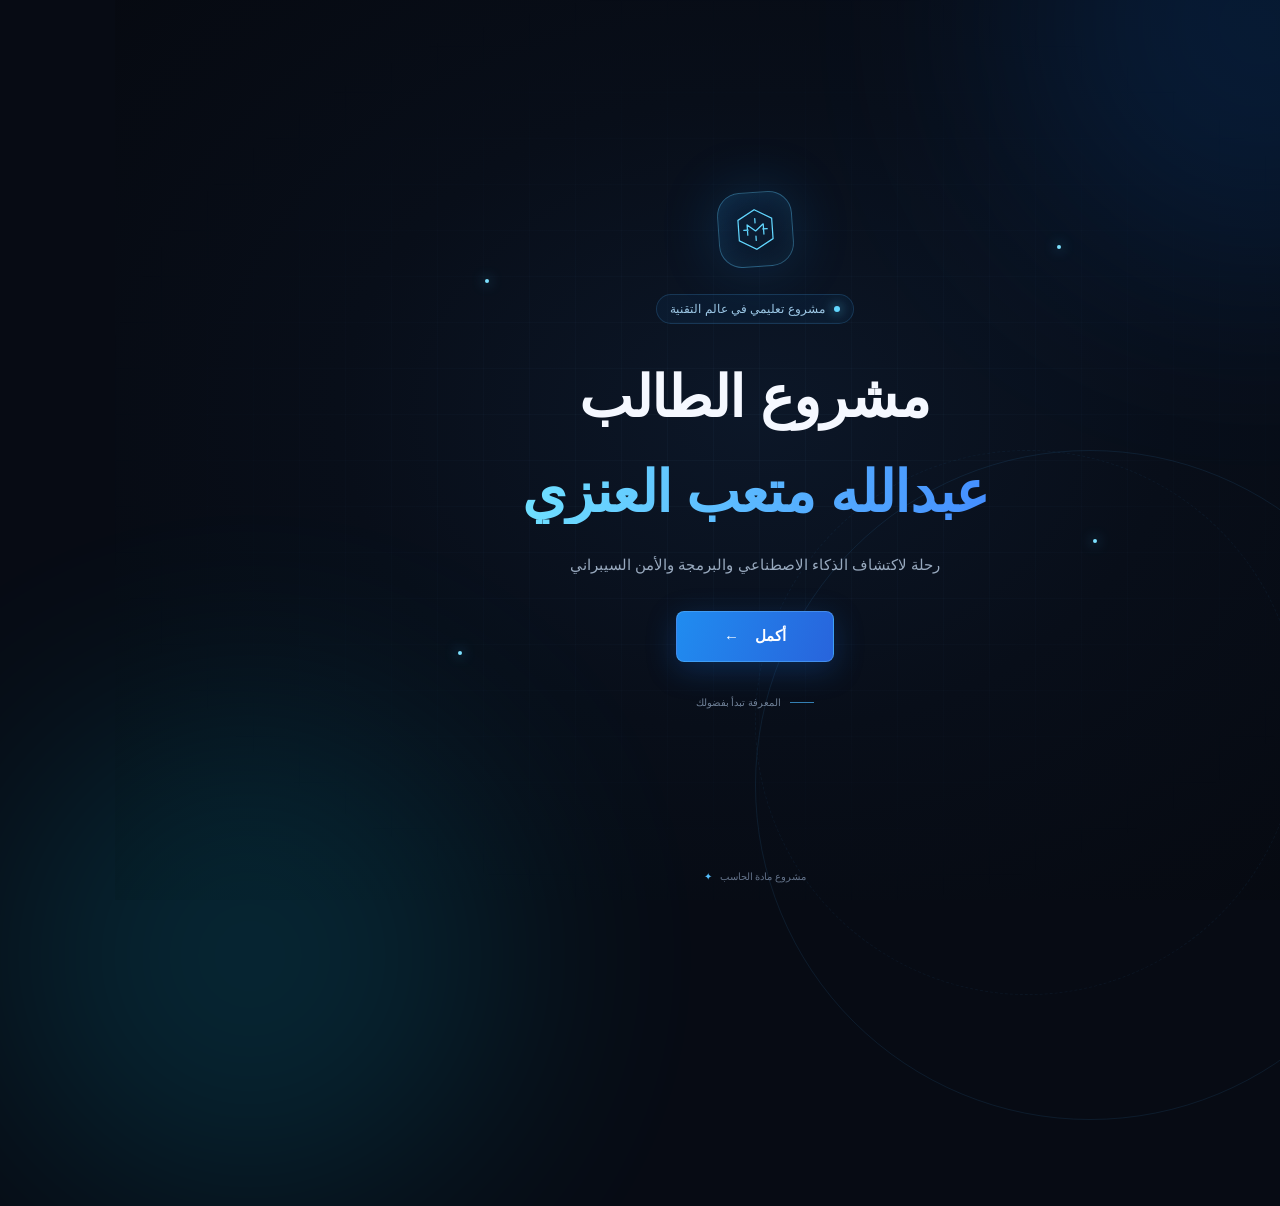
==== commit 77f39cfc: "Add files via upload" ====
--- a/index.html
+++ b/index.html
@@ -4,215 +4,37 @@
   <meta charset="UTF-8">
   <meta name="viewport" content="width=device-width, initial-scale=1.0">
   <meta name="theme-color" content="#070b14">
-  <meta name="description" content="رحلة تعليمية مبسطة لاستكشاف الذكاء الاصطناعي والبرمجة والأمن السيبراني.">
-  <title>عالم التقنية والذكاء الاصطناعي</title>
-  <link rel="preconnect" href="https://fonts.googleapis.com">
-  <link rel="preconnect" href="https://fonts.gstatic.com" crossorigin>
-  <link href="https://fonts.googleapis.com/css2?family=Alexandria:wght@400;500;600;700;800&family=Cairo:wght@400;500;600;700;800&display=swap" rel="stylesheet">
-  <link rel="stylesheet" href="style.css">
+  <meta name="description" content="مشروع الطالب عبدالله متعب العنزي — عالم التقنية والذكاء الاصطناعي.">
+  <title>مشروع الطالب عبدالله متعب العنزي</title>
+  <link rel="stylesheet" href="welcome.css">
+  <script src="welcome.js" defer></script>
 </head>
-<body>
-  <div class="page-glow page-glow-one" aria-hidden="true"></div>
-  <div class="page-glow page-glow-two" aria-hidden="true"></div>
+<body class="welcome-page">
+  <div class="welcome-glow welcome-glow-one" aria-hidden="true"></div>
+  <div class="welcome-glow welcome-glow-two" aria-hidden="true"></div>
+  <div class="welcome-grid" aria-hidden="true"></div>
 
-  <header class="site-header">
-    <div class="container header-inner">
-      <a class="brand" href="#الرئيسية" aria-label="عالم التقنية والذكاء الاصطناعي - الصفحة الرئيسية">
-        <span class="brand-mark" aria-hidden="true">
-          <svg viewBox="0 0 40 40" fill="none"><path d="M20 3.5 34 11.6v16.8L20 36.5 6 28.4V11.6L20 3.5Z" stroke="currentColor" stroke-width="1.7"/><path d="M13 25V15l7 6 7-6v10M11 20h3m12 0h3m-9-9v3m0 12v3" stroke="currentColor" stroke-width="1.7" stroke-linecap="round" stroke-linejoin="round"/></svg>
-        </span>
-        <span class="brand-name">عالم <b>التقنية</b></span>
-      </a>
-
-      <button class="menu-toggle" type="button" aria-label="فتح قائمة التنقل" aria-expanded="false" aria-controls="main-nav">
-        <span></span><span></span><span></span>
-      </button>
-
-      <nav class="main-nav" id="main-nav" aria-label="التنقل الرئيسي">
-        <a class="nav-link active" href="#الرئيسية">الرئيسية</a>
-        <a class="nav-link" href="#الذكاء-الاصطناعي">الذكاء الاصطناعي</a>
-        <a class="nav-link" href="#البرمجة">لغات البرمجة</a>
-        <a class="nav-link" href="#الأمن-السيبراني">الأمن السيبراني</a>
-      </nav>
-      <a class="header-cta" href="#المشروع">اكتشف المشروع <span aria-hidden="true">←</span></a>
+  <main class="welcome-main">
+    <div class="welcome-orbit orbit-outer" aria-hidden="true"></div>
+    <div class="welcome-orbit orbit-inner" aria-hidden="true"></div>
+    <div class="welcome-content">
+      <div class="welcome-emblem" aria-hidden="true">
+        <svg viewBox="0 0 64 64" fill="none">
+          <path d="M32 5 55 18v28L32 59 9 46V18L32 5Z" stroke="currentColor" stroke-width="1.7"/>
+          <path d="M21 39V25l11 9 11-9v14M16 32h6m20 0h6M32 17v6m0 18v6" stroke="currentColor" stroke-width="1.7" stroke-linecap="round" stroke-linejoin="round"/>
+        </svg>
+      </div>
+      <span class="welcome-kicker"><span></span> مشروع تعليمي في عالم التقنية</span>
+      <h1>مشروع الطالب<br><span>عبدالله متعب العنزي</span></h1>
+      <p class="welcome-description">رحلة لاكتشاف الذكاء الاصطناعي والبرمجة والأمن السيبراني</p>
+      <a class="continue-button" href="home.html">أكمل <span aria-hidden="true">←</span></a>
+      <div class="welcome-caption"><i></i> المعرفة تبدأ بفضولك</div>
     </div>
-  </header>
-
-  <main>
-    <section class="hero section" id="الرئيسية">
-      <div class="container hero-layout">
-        <div class="hero-copy reveal">
-          <span class="eyebrow"><span class="eyebrow-dot"></span> بوابتك إلى المستقبل الرقمي</span>
-          <h1>نستكشف التقنية،<br>ونصنع <span class="gradient-text">المستقبل.</span></h1>
-          <p class="hero-description">رحلة ممتعة إلى عالم الذكاء الاصطناعي والبرمجة والأمن السيبراني؛ لنتعلم كيف تعمل التقنيات من حولنا، وكيف نستخدمها لصناعة أثر إيجابي.</p>
-          <div class="hero-actions">
-            <a class="button button-primary" href="#الذكاء-الاصطناعي">ابدأ رحلتك <span aria-hidden="true">←</span></a>
-            <a class="button button-quiet" href="#البرمجة"><span class="play-icon" aria-hidden="true">▶</span> استكشف المجالات</a>
-          </div>
-          <div class="hero-note"><span class="note-line"></span> المعرفة التقنية خطوة أولى نحو الابتكار</div>
-        </div>
-
-        <div class="hero-art reveal" aria-label="رسم توضيحي لشبكة تقنية مضيئة" role="img">
-          <div class="orbit orbit-one"></div>
-          <div class="orbit orbit-two"></div>
-          <div class="orbit orbit-three"></div>
-          <div class="art-grid"></div>
-          <div class="art-center">
-            <svg viewBox="0 0 120 120" fill="none" aria-hidden="true">
-              <path d="M60 13 99 35.5v49L60 107 21 84.5v-49L60 13Z" stroke="currentColor" stroke-width="2"/>
-              <path d="M42 70V50l18 15 18-15v20M35 60h8m34 0h8M60 39v9m0 24v9" stroke="currentColor" stroke-width="3" stroke-linecap="round" stroke-linejoin="round"/>
-              <circle cx="60" cy="60" r="44" stroke="currentColor" stroke-opacity=".22"/>
-            </svg>
-          </div>
-          <div class="floating-chip chip-ai"><span class="chip-icon">✳</span><span><b>ذكاء اصطناعي</b><small>أفكار تتعلّم</small></span></div>
-          <div class="floating-chip chip-code"><span class="code-symbol">&lt;/&gt;</span><span><b>برمجة</b><small>نحوّل الأفكار إلى واقع</small></span></div>
-          <div class="floating-chip chip-shield"><span class="shield-symbol">⬡</span><span><b>أمان رقمي</b><small>نحمي عالمنا</small></span></div>
-          <span class="spark spark-one"></span><span class="spark spark-two"></span><span class="spark spark-three"></span>
-        </div>
-      </div>
-      <div class="hero-bottom container">
-        <span>رحلة تعليمية مبسّطة</span><span class="hero-bottom-line"></span><span>المعرفة تبدأ بفضولك</span>
-      </div>
-    </section>
-
-    <section class="intro-strip" aria-label="موضوعات الموقع">
-      <div class="container strip-inner">
-        <span><i class="strip-dot"></i> الذكاء الاصطناعي</span><span><i class="strip-dot"></i> البرمجة</span><span><i class="strip-dot"></i> الأمن السيبراني</span><span class="strip-caption">ثلاثة عوالم، ومستقبل واحد</span>
-      </div>
-    </section>
-
-    <section class="section content-section" id="الذكاء-الاصطناعي">
-      <div class="container">
-        <div class="section-heading reveal">
-          <div><span class="section-kicker">01 — ذكاء يصنع الفرق</span><h2>ما هو <span class="gradient-text">الذكاء الاصطناعي؟</span></h2></div>
-          <p>تقنية تمنح الحاسوب القدرة على التعلّم من البيانات، وفهم الأنماط، ومساعدة الإنسان في إنجاز مهام متنوعة.</p>
-        </div>
-        <div class="ai-feature-card reveal">
-          <div class="ai-visual">
-            <div class="ai-ring ring-a"></div><div class="ai-ring ring-b"></div>
-            <div class="ai-core"><span>AI</span><i></i></div>
-            <span class="ai-node node-a">بيانات</span><span class="ai-node node-b">تعلّم</span><span class="ai-node node-c">حلول</span>
-            <div class="ai-visual-caption"><span class="live-dot"></span> من البيانات إلى المعرفة</div>
-          </div>
-          <div class="ai-feature-copy">
-            <span class="mini-label">تقنية تتعلّم وتتطوّر</span>
-            <h3>آلة تتعلّم، لتساعد الإنسان</h3>
-            <p>لا يعني الذكاء الاصطناعي أن الآلة تفكر مثل الإنسان تمامًا؛ بل نطوّر أنظمة تحلل أمثلة ومعلومات لتتعرف إلى الصور، أو تفهم اللغة، أو تقترح حلولًا.</p>
-            <div class="benefit-grid">
-              <div class="benefit"><span class="benefit-icon">✦</span><span><b>يوفّر الوقت</b><small>ينجز المهام المتكررة بسرعة.</small></span></div>
-              <div class="benefit"><span class="benefit-icon">⌕</span><span><b>يحلّل المعلومات</b><small>يساعد على اكتشاف الأنماط.</small></span></div>
-              <div class="benefit"><span class="benefit-icon">♡</span><span><b>يدعم التعلّم</b><small>يقدّم تجارب تناسب احتياجاتنا.</small></span></div>
-              <div class="benefit"><span class="benefit-icon">↗</span><span><b>يفتح آفاقًا جديدة</b><small>يساعد في الطب والعلوم وغيرها.</small></span></div>
-            </div>
-          </div>
-        </div>
-        <div class="example-row reveal"><span class="example-label">نراه في حياتنا اليومية</span><span class="example-pill">المساعدات الصوتية</span><span class="example-pill">اقتراحات المحتوى</span><span class="example-pill">التعرّف على الصور</span><span class="example-pill">الترجمة الآلية</span></div>
-      </div>
-    </section>
-
-    <section class="section content-section programming-section" id="البرمجة">
-      <div class="container">
-        <div class="section-heading reveal">
-          <div><span class="section-kicker">02 — أدوات المبتكرين</span><h2>لغات تكتب <span class="gradient-text">المستقبل</span></h2></div>
-          <p>البرمجة هي طريقة نكتب بها تعليمات واضحة للحاسوب. لكل لغة أدواتها واستخداماتها المميزة.</p>
-        </div>
-        <div class="language-grid">
-          <article class="language-card html-card reveal">
-            <div class="language-top"><span class="language-icon">&lt;/&gt;</span><span class="language-number">01</span></div>
-            <h3>HTML</h3><span class="language-type">هيكل صفحات الويب</span>
-            <p>ترتب محتوى الصفحة مثل العناوين والفقرات والصور والروابط.</p>
-            <div class="code-sample"><span>&lt;h1&gt;</span>مرحبًا بالعالم<span>&lt;/h1&gt;</span></div>
-            <button class="text-button detail-toggle" type="button" aria-expanded="false">اعرف أكثر <span aria-hidden="true">←</span></button>
-            <p class="language-detail" hidden>تخيّل HTML مثل هيكل المنزل؛ فهي تحدد العناصر التي تظهر في صفحة الويب.</p>
-          </article>
-          <article class="language-card css-card reveal">
-            <div class="language-top"><span class="language-icon">✳</span><span class="language-number">02</span></div>
-            <h3>CSS</h3><span class="language-type">تصميم صفحات الويب</span>
-            <p>تضيف الألوان والتنسيق والمسافات والحركة إلى صفحات الويب.</p>
-            <div class="code-sample"><span>color:</span> <b>#168bff</b>; <span>✨</span></div>
-            <button class="text-button detail-toggle" type="button" aria-expanded="false">اعرف أكثر <span aria-hidden="true">←</span></button>
-            <p class="language-detail" hidden>CSS مثل الديكور والألوان؛ تجعل الصفحة أجمل وأسهل في الاستخدام على الشاشات المختلفة.</p>
-          </article>
-          <article class="language-card js-card reveal">
-            <div class="language-top"><span class="language-icon">JS</span><span class="language-number">03</span></div>
-            <h3>JavaScript</h3><span class="language-type">التفاعل في صفحات الويب</span>
-            <p>تضيف التفاعل، مثل القوائم والأزرار والاختبارات القصيرة.</p>
-            <div class="code-sample"><span>let</span> فكرة = <b>"رائعة"</b>;</div>
-            <button class="text-button detail-toggle" type="button" aria-expanded="false">اعرف أكثر <span aria-hidden="true">←</span></button>
-            <p class="language-detail" hidden>JavaScript تجعل الصفحة تستجيب للمستخدم، وتنفذ أفعالًا عند الضغط أو الاختيار.</p>
-          </article>
-          <article class="language-card python-card reveal">
-            <div class="language-top"><span class="language-icon">Py</span><span class="language-number">04</span></div>
-            <h3>Python</h3><span class="language-type">لغة متعددة الاستخدامات</span>
-            <p>لغة واضحة للمبتدئين وتستخدم في تحليل البيانات والذكاء الاصطناعي.</p>
-            <div class="code-sample"><span>print</span>(<b>"أهلًا!"</b>)</div>
-            <button class="text-button detail-toggle" type="button" aria-expanded="false">اعرف أكثر <span aria-hidden="true">←</span></button>
-            <p class="language-detail" hidden>تتميّز Python بسهولة قراءة أوامرها، وتساعد على بناء تطبيقات وأدوات في مجالات كثيرة.</p>
-          </article>
-        </div>
-        <p class="programming-note"><span>✦</span> كل مشروع كبير يبدأ بسطر صغير من الشيفرة.</p>
-      </div>
-    </section>
-
-    <section class="section content-section cyber-section" id="الأمن-السيبراني">
-      <div class="container">
-        <div class="cyber-card reveal">
-          <div class="cyber-copy">
-            <span class="section-kicker">03 — كن واعيًا رقميًا</span>
-            <h2>أمنك الرقمي<br>مسؤوليتك.</h2>
-            <p>الأمن السيبراني هو حماية الأجهزة والحسابات والبيانات من الاستخدام غير المصرح به. وعادات بسيطة تساعدنا على البقاء أكثر أمانًا.</p>
-            <ul class="safety-list">
-              <li><span>✓</span> استخدم كلمة مرور قوية وفريدة.</li>
-              <li><span>✓</span> لا تفتح روابط أو مرفقات مجهولة.</li>
-              <li><span>✓</span> لا تشارك معلوماتك الشخصية مع الغرباء.</li>
-              <li><span>✓</span> حدّث أجهزتك وتطبيقاتك باستمرار.</li>
-            </ul>
-            <a class="button button-primary" href="#اختبر-معرفتك">اختبر معرفتك <span aria-hidden="true">←</span></a>
-          </div>
-          <div class="cyber-art" aria-label="رسم توضيحي لقفل يحمي البيانات" role="img">
-            <div class="cyber-grid"></div>
-            <div class="cyber-orbit cyber-orbit-one"></div><div class="cyber-orbit cyber-orbit-two"></div>
-            <div class="cyber-shield">
-              <svg viewBox="0 0 120 140" fill="none" aria-hidden="true"><path d="M60 8 105 25v38c0 31-19 53-45 68C34 116 15 94 15 63V25L60 8Z" stroke="currentColor" stroke-width="3"/><rect x="42" y="58" width="36" height="29" rx="6" stroke="currentColor" stroke-width="3"/><path d="M49 58v-9a11 11 0 0 1 22 0v9m-11 13v5" stroke="currentColor" stroke-width="3" stroke-linecap="round"/></svg>
-            </div>
-            <span class="cyber-tag tag-one">حسابات آمنة</span><span class="cyber-tag tag-two">بيانات محمية</span>
-            <span class="cyber-pulse pulse-one"></span><span class="cyber-pulse pulse-two"></span>
-          </div>
-        </div>
-        <div class="quiz-card reveal" id="اختبر-معرفتك">
-          <div class="quiz-heading"><span class="quiz-icon">؟</span><div><span class="mini-label">سؤال سريع</span><h3>وصلتك رسالة من مصدر مجهول، ماذا تفعل؟</h3></div></div>
-          <div class="quiz-options" role="group" aria-label="اختر التصرف الأكثر أمانًا">
-            <button type="button" class="quiz-option" data-correct="false">أفتح الرابط لأعرف محتواه</button>
-            <button type="button" class="quiz-option" data-correct="true">أتجنب الرابط وأتحقق من المرسل</button>
-            <button type="button" class="quiz-option" data-correct="false">أرسلها إلى أصدقائي</button>
-          </div>
-          <p class="quiz-feedback" aria-live="polite"></p>
-        </div>
-      </div>
-    </section>
-
-    <section class="project-section" id="المشروع">
-      <div class="project-stars" aria-hidden="true"><i></i><i></i><i></i><i></i><i></i><i></i></div>
-      <div class="container project-content reveal">
-        <span class="project-mark"><svg viewBox="0 0 40 40" fill="none" aria-hidden="true"><path d="M20 3.5 34 11.6v16.8L20 36.5 6 28.4V11.6L20 3.5Z" stroke="currentColor" stroke-width="1.7"/><path d="M13 25V15l7 6 7-6v10M11 20h3m12 0h3" stroke="currentColor" stroke-width="1.7" stroke-linecap="round"/></svg></span>
-        <span class="section-kicker">ختام الرحلة</span>
-        <h2>التقنية ليست مستقبلًا ننتظره،<br><span class="gradient-text">بل مستقبل نبنيه معًا.</span></h2>
-        <p>بفضولنا، وتعلّمنا، واستخدامنا المسؤول للتقنية؛ نستطيع أن نكون جزءًا من عالم رقمي أفضل.</p>
-        <div class="project-divider"></div>
-        <span class="project-title">مشروع مادة الحاسب</span>
-        <span class="project-subtitle">عالم التقنية والذكاء الاصطناعي</span>
-      </div>
-    </section>
+    <span class="welcome-star star-one" aria-hidden="true"></span>
+    <span class="welcome-star star-two" aria-hidden="true"></span>
+    <span class="welcome-star star-three" aria-hidden="true"></span>
+    <span class="welcome-star star-four" aria-hidden="true"></span>
   </main>
-
-  <footer class="site-footer">
-    <div class="container footer-inner">
-      <a class="brand footer-brand" href="#الرئيسية"><span class="brand-mark" aria-hidden="true"><svg viewBox="0 0 40 40" fill="none"><path d="M20 3.5 34 11.6v16.8L20 36.5 6 28.4V11.6L20 3.5Z" stroke="currentColor" stroke-width="1.7"/><path d="M13 25V15l7 6 7-6v10" stroke="currentColor" stroke-width="1.7" stroke-linecap="round"/></svg></span><span class="brand-name">عالم <b>التقنية</b></span></a>
-      <p>صُنع بشغف للتعلّم والاكتشاف <span>✦</span></p>
-      <span class="footer-copy">© <span id="current-year"></span> مشروع مادة الحاسب</span>
-    </div>
-  </footer>
-  <button class="back-to-top" type="button" aria-label="العودة إلى أعلى الصفحة">↑</button>
-  <script src="script.js"></script>
+  <footer class="welcome-footer">مشروع مادة الحاسب <span>✦</span></footer>
 </body>
 </html>
--- a/welcome.css
+++ b/welcome.css
@@ -0,0 +1,70 @@
+/* تصميم مستقل لصفحة الترحيب */
+:root {
+  color-scheme: dark;
+  --welcome-blue: #278fff;
+  --welcome-cyan: #62d7ff;
+}
+
+* { box-sizing: border-box; }
+html, body { min-width: 320px; min-height: 100%; margin: 0; }
+html { background: #070b14; }
+body.welcome-page {
+  position: relative;
+  display: flex;
+  min-height: 100vh;
+  min-height: 100svh;
+  overflow: hidden;
+  align-items: center;
+  justify-content: center;
+  background: radial-gradient(ellipse at 50% 46%, #0c1728 0%, #080e19 46%, #060910 100%);
+  color: #f5f8ff;
+  font-family: "Segoe UI", Tahoma, Arial, sans-serif;
+}
+
+.welcome-glow { position: absolute; width: min(44vw, 500px); aspect-ratio: 1; border-radius: 50%; filter: blur(115px); opacity: .14; pointer-events: none; }
+.welcome-glow-one { top: -25%; right: -9%; background: #087bff; animation: glow-drift 11s ease-in-out infinite alternate; }
+.welcome-glow-two { bottom: -34%; left: -9%; background: #00c8ed; animation: glow-drift 14s ease-in-out infinite alternate-reverse; }
+.welcome-grid { position: absolute; inset: 0; background-image: linear-gradient(rgba(99, 145, 203, .045) 1px, transparent 1px), linear-gradient(90deg, rgba(99, 145, 203, .045) 1px, transparent 1px); background-size: 46px 46px; mask-image: radial-gradient(ellipse at center, #000 8%, transparent 76%); pointer-events: none; }
+.welcome-main { position: relative; display: grid; width: min(100%, 900px); min-height: 610px; min-height: min(76svh, 720px); place-items: center; padding: 48px 24px; isolation: isolate; }
+.welcome-content { position: relative; z-index: 2; display: flex; width: min(100%, 680px); align-items: center; flex-direction: column; text-align: center; animation: welcome-appear .9s cubic-bezier(.2,.7,.25,1) both; }
+.welcome-emblem { display: grid; width: 75px; height: 75px; place-items: center; margin-bottom: 27px; border: 1px solid rgba(95, 205, 255, .36); border-radius: 23px; background: linear-gradient(145deg, rgba(27, 119, 205, .18), rgba(11, 23, 40, .78)); box-shadow: 0 0 60px rgba(30, 147, 255, .18), inset 0 0 25px rgba(71, 185, 255, .09); color: var(--welcome-cyan); transform: rotate(-4deg); }
+.welcome-emblem svg { width: 47px; height: 47px; }
+.welcome-kicker { display: inline-flex; align-items: center; gap: 9px; padding: 7px 13px; border: 1px solid rgba(77, 170, 239, .2); border-radius: 99px; background: rgba(15, 75, 125, .14); color: #9dc8e6; font-size: 12px; }
+.welcome-kicker span { width: 6px; height: 6px; border-radius: 50%; background: var(--welcome-cyan); box-shadow: 0 0 12px var(--welcome-cyan); }
+.welcome-content h1 { margin: 26px 0 11px; font-size: clamp(34px, 6vw, 57px); font-weight: 700; line-height: 1.65; letter-spacing: -.8px; }
+.welcome-content h1 span { color: var(--welcome-cyan); background: linear-gradient(100deg, #70e1ff, #448eff); -webkit-background-clip: text; background-clip: text; -webkit-text-fill-color: transparent; }
+.welcome-description { margin: 0; color: #98a9be; font-size: clamp(13px, 2vw, 15px); line-height: 2; }
+.continue-button { display: inline-flex; min-width: 158px; min-height: 51px; align-items: center; justify-content: center; gap: 16px; margin-top: 31px; padding: 0 24px; border: 1px solid rgba(108, 192, 255, .4); border-radius: 8px; background: linear-gradient(110deg, #208cf0, #2864dc); box-shadow: 0 8px 30px rgba(24, 116, 234, .25); color: #fff; font-size: 15px; font-weight: 700; text-decoration: none; transition: transform .22s ease, box-shadow .22s ease, filter .22s ease; }
+.continue-button:hover { transform: translateY(-3px); box-shadow: 0 12px 38px rgba(24, 132, 255, .4); filter: brightness(1.08); }
+.continue-button:focus-visible { outline: 3px solid #8ce5ff; outline-offset: 4px; }
+.continue-button span { transition: transform .2s ease; }
+.continue-button:hover span { transform: translateX(-4px); }
+.welcome-caption { display: flex; align-items: center; gap: 9px; margin-top: 35px; color: #6f8097; font-size: 10px; }
+.welcome-caption i { width: 24px; height: 1px; background: #347fb3; }
+.welcome-orbit { position: absolute; z-index: 0; top: 50%; left: 50%; border: 1px solid rgba(69, 160, 232, .11); border-radius: 50%; pointer-events: none; }
+.orbit-outer { width: min(75vw, 670px); aspect-ratio: 1; animation: orbit-turn 50s linear infinite; }
+.orbit-inner { width: min(62vw, 545px); aspect-ratio: 1; border-style: dashed; opacity: .6; animation: orbit-turn 75s linear infinite reverse; }
+.welcome-star { position: absolute; z-index: 1; width: 4px; height: 4px; border-radius: 50%; background: #7de1ff; box-shadow: 0 0 13px #47bfff; animation: star-twinkle 2.8s ease-in-out infinite alternate; }
+.star-one { top: 20%; right: 16%; }.star-two { top: 63%; right: 12%; animation-delay: -1s; }.star-three { bottom: 20%; left: 17%; animation-delay: -1.7s; }.star-four { top: 25%; left: 20%; animation-delay: -.6s; }
+.welcome-footer { position: absolute; right: 20px; bottom: 18px; left: 20px; color: #637289; font-size: 10px; text-align: center; }
+.welcome-footer span { margin-right: 5px; color: #54bfff; }
+.welcome-page.is-leaving .welcome-content { animation: welcome-exit .22s ease-in both; }
+
+@keyframes welcome-appear { from { opacity: 0; transform: translateY(18px); } to { opacity: 1; transform: translateY(0); } }
+@keyframes welcome-exit { to { opacity: 0; transform: translateY(-8px); } }
+@keyframes orbit-turn { to { transform: translate(-50%, -50%) rotate(360deg); } }
+@keyframes star-twinkle { from { opacity: .3; transform: scale(.7); } to { opacity: 1; transform: scale(1.25); } }
+@keyframes glow-drift { to { transform: translate(-24px, 25px) scale(1.1); } }
+
+@media (max-width: 600px) {
+  .welcome-main { min-height: 580px; min-height: min(78svh, 700px); padding: 38px 21px; }
+  .welcome-emblem { width: 65px; height: 65px; margin-bottom: 23px; border-radius: 20px; }
+  .welcome-emblem svg { width: 42px; height: 42px; }
+  .welcome-content h1 { margin-top: 22px; font-size: clamp(32px, 8.5vw, 43px); }
+  .welcome-description { max-width: 310px; }
+  .orbit-outer { width: 100vw; }.orbit-inner { width: 82vw; }
+}
+
+@media (prefers-reduced-motion: reduce) {
+  *, *::before, *::after { animation-duration: .01ms !important; animation-iteration-count: 1 !important; scroll-behavior: auto !important; transition-duration: .01ms !important; }
+}
